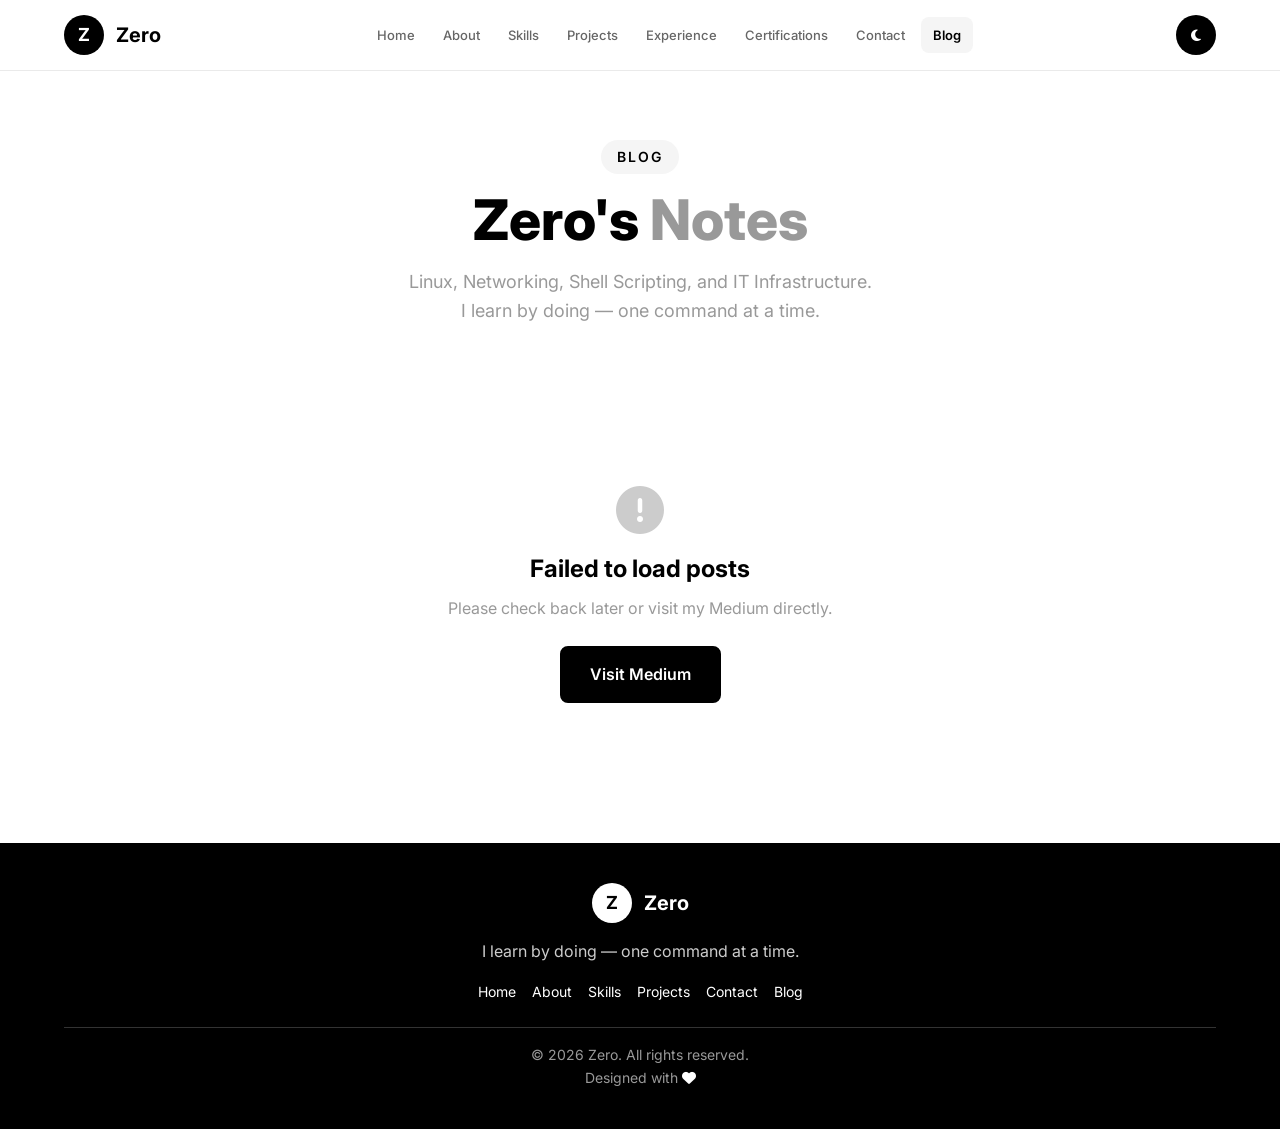
==== index.html @ 5003895a "Add files via upload" ====
<!DOCTYPE html>
<html lang="en">
<head>
    <meta charset="UTF-8">
    <meta name="viewport" content="width=device-width, initial-scale=1.0, viewport-fit=cover, maximum-scale=5">
    <meta name="format-detection" content="telephone=no">
    <meta name="mobile-web-app-capable" content="yes">
    <meta name="apple-mobile-web-app-capable" content="yes">
    <meta name="apple-mobile-web-app-status-bar-style" content="default">
    <title>Zero - Blog | Linux & IT Infrastructure</title>
    <meta name="description" content="Zero's Blog - Linux, Networking, Shell Scripting, CCNA Journey, and IT Infrastructure tutorials.">
    <meta name="keywords" content="Linux, Networking, CCNA, Shell Scripting, IT Infrastructure, Blog, Zero, Morocco">
    <meta name="author" content="Zero">
    <meta name="theme-color" content="#000000">
    <meta name="robots" content="index, follow">
    <link rel="canonical" href="https://blog.zero.ma/">
    
    <!-- Preconnect -->
    <link rel="preconnect" href="https://fonts.googleapis.com">
    <link rel="preconnect" href="https://fonts.gstatic.com" crossorigin>
    <link rel="preconnect" href="https://cdnjs.cloudflare.com" crossorigin>
    <link rel="dns-prefetch" href="https://fonts.googleapis.com">
    <link rel="dns-prefetch" href="https://fonts.gstatic.com">
    <link rel="dns-prefetch" href="https://cdnjs.cloudflare.com">
    <link rel="dns-prefetch" href="https://api.rss2json.com">
    
    <!-- Open Graph -->
    <meta property="og:type" content="website">
    <meta property="og:site_name" content="Zero - Blog">
    <meta property="og:title" content="Zero - Linux & IT Infrastructure Blog">
    <meta property="og:description" content="Linux, Networking, Shell Scripting, CCNA Journey, and IT Infrastructure tutorials.">
    <meta property="og:url" content="https://blog.zero.ma/">
    <meta property="og:locale" content="en_US">
    <meta name="twitter:card" content="summary_large_image">
    <meta name="twitter:title" content="Zero - Linux & IT Infrastructure Blog">
    <meta name="twitter:description" content="Linux, Networking, Shell Scripting, and IT Infrastructure.">
    
    <!-- Fonts -->
    <link rel="preload" href="https://fonts.googleapis.com/css2?family=Inter:wght@400;500;600;700;800&display=swap" as="style">
    <link rel="stylesheet" href="https://fonts.googleapis.com/css2?family=Inter:wght@400;500;600;700;800&display=swap">
    <link rel="stylesheet" href="https://cdnjs.cloudflare.com/ajax/libs/font-awesome/6.4.0/css/all.min.css">
    
    <!-- Favicon -->
    <link rel="icon" type="image/svg+xml" href="../favicon.svg">
    <link rel="apple-touch-icon" href="../favicon.svg">
    
    <!-- Critical CSS -->
    <style>
        *,*::before,*::after{box-sizing:border-box;margin:0;padding:0}
        html{scroll-behavior:smooth}
        body{font-family:'Inter',-apple-system,BlinkMacSystemFont,'Segoe UI',sans-serif;background:#ffffff;color:#444444;line-height:1.6;overflow-x:hidden}
        .loading-screen{position:fixed;inset:0;background:#ffffff;display:flex;align-items:center;justify-content:center;z-index:1040}
        .loader-ring{width:50px;height:50px;border:3px solid #eaeaea;border-top-color:#000000;border-radius:50%;animation:spin 0.8s linear infinite}
        @keyframes spin{to{transform:rotate(360deg)}}
    </style>
    
    <!-- Blog CSS -->
    <link rel="stylesheet" href="blog.css">
</head>
<body>
    <!-- Loading Screen -->
    <div id="loading-screen" class="loading-screen">
        <div class="loader-ring"></div>
    </div>

    <!-- Navigation -->
    <nav class="navbar" id="navbar">
        <div class="nav-container">
            <a href="https://zero.ma" class="nav-brand">
                <span class="brand-icon">Z</span>
                <span class="brand-text">Zero</span>
            </a>
            
            <div class="nav-menu" id="nav-menu">
                <a href="https://zero.ma" class="nav-link">Home</a>
                <a href="https://zero.ma/#about" class="nav-link">About</a>
                <a href="https://zero.ma/#skills" class="nav-link">Skills</a>
                <a href="https://zero.ma/#projects" class="nav-link">Projects</a>
                <a href="https://zero.ma/#experience" class="nav-link">Experience</a>
                <a href="https://zero.ma/#certifications" class="nav-link">Certifications</a>
                <a href="https://zero.ma/#contact" class="nav-link">Contact</a>
                <a href="https://blog.zero.ma" class="nav-link active">Blog</a>
            </div>
            
            <div class="nav-controls">
                <button class="theme-toggle" id="theme-toggle" aria-label="Toggle theme">
                    <i class="fas fa-moon" aria-hidden="true"></i>
                </button>
                <button class="nav-toggle" id="nav-toggle" aria-label="Toggle navigation">
                    <span></span>
                    <span></span>
                    <span></span>
                </button>
            </div>
        </div>
    </nav>

    <!-- Blog Header -->
    <header class="blog-header">
        <div class="container">
            <div class="blog-header-content">
                <span class="section-tag">Blog</span>
                <h1 class="blog-title">Zero's <span>Notes</span></h1>
                <p class="blog-subtitle">
                    Linux, Networking, Shell Scripting, and IT Infrastructure.<br>
                    I learn by doing — one command at a time.
                </p>
            </div>
        </div>
    </header>

    <!-- Blog Posts Grid -->
    <main class="blog-main">
        <div class="container">
            <!-- Posts will be loaded here -->
            <div class="blog-grid" id="blog-grid">
                <!-- Loading skeleton -->
                <div class="skeleton-card"></div>
                <div class="skeleton-card"></div>
                <div class="skeleton-card"></div>
                <div class="skeleton-card"></div>
                <div class="skeleton-card"></div>
                <div class="skeleton-card"></div>
            </div>
            
            <!-- Error message -->
            <div class="blog-error" id="blog-error" style="display:none;">
                <i class="fas fa-exclamation-circle"></i>
                <h3>Failed to load posts</h3>
                <p>Please check back later or visit my Medium directly.</p>
                <a href="https://medium.com/@0x9z" target="_blank" rel="noopener noreferrer" class="btn btn-primary">
                    Visit Medium
                </a>
            </div>
        </div>
    </main>

    <!-- Footer -->
    <footer class="footer">
        <div class="container">
            <div class="footer-content">
                <div class="footer-brand">
                    <span class="brand-icon">Z</span>
                    <span class="brand-text">Zero</span>
                </div>
                <p class="footer-text">
                    I learn by doing — one command at a time.
                </p>
                <nav class="footer-links">
                    <a href="https://zero.ma">Home</a>
                    <a href="https://zero.ma/#about">About</a>
                    <a href="https://zero.ma/#skills">Skills</a>
                    <a href="https://zero.ma/#projects">Projects</a>
                    <a href="https://zero.ma/#contact">Contact</a>
                    <a href="https://blog.zero.ma">Blog</a>
                </nav>
            </div>
            <div class="footer-bottom">
                <p>&copy; 2026 Zero. All rights reserved.</p>
                <p>Designed with <i class="fas fa-heart"></i></p>
            </div>
        </div>
    </footer>

    <!-- Back to Top -->
    <button class="back-to-top" id="back-to-top" aria-label="Back to top">
        <i class="fas fa-arrow-up"></i>
    </button>

    <!-- Blog JS -->
    <script src="blog.js"></script>
</body>
</html>
---- blog.css ----
/* ============================================
   ZERO BLOG - BLACK & WHITE THEME
   Matches Portfolio Style
   ============================================ */

:root {
    --black: #000000;
    --white: #ffffff;
    --gray-100: #f5f5f5;
    --gray-200: #eaeaea;
    --gray-300: #cccccc;
    --gray-400: #999999;
    --gray-500: #666666;
    --gray-600: #444444;
    --gray-700: #333333;
    --gray-800: #222222;
    --transition: all 0.3s ease;
    --shadow: 0 5px 20px rgba(0,0,0,0.1);
    --shadow-hover: 0 10px 30px rgba(0,0,0,0.2);
    --border-radius: 12px;
}

[data-theme="dark"] {
    --black: #ffffff;
    --white: #000000;
    --gray-100: #111111;
    --gray-200: #222222;
    --gray-300: #333333;
    --gray-400: #666666;
    --gray-500: #999999;
    --gray-600: #cccccc;
    --gray-700: #eaeaea;
    --gray-800: #f5f5f5;
    --shadow: 0 5px 20px rgba(255,255,255,0.05);
    --shadow-hover: 0 10px 30px rgba(255,255,255,0.1);
}

* {
    margin: 0;
    padding: 0;
    box-sizing: border-box;
}

body {
    font-family: 'Inter', -apple-system, BlinkMacSystemFont, 'Segoe UI', sans-serif;
    background: var(--white);
    color: var(--gray-600);
    line-height: 1.6;
    transition: var(--transition);
}

.container {
    max-width: 1200px;
    margin: 0 auto;
    padding: 0 24px;
}

/* Loading Screen */
.loading-screen {
    position: fixed;
    inset: 0;
    background: var(--white);
    display: flex;
    align-items: center;
    justify-content: center;
    z-index: 1040;
    transition: opacity 0.5s;
}

.loading-screen.hidden {
    opacity: 0;
    pointer-events: none;
}

/* Navigation */
.navbar {
    position: fixed;
    top: 0;
    left: 0;
    right: 0;
    z-index: 1000;
    background: var(--white);
    border-bottom: 1px solid var(--gray-200);
    backdrop-filter: blur(10px);
}

.nav-container {
    max-width: 1200px;
    margin: 0 auto;
    padding: 0 24px;
    display: flex;
    align-items: center;
    justify-content: space-between;
    height: 70px;
}

.nav-brand {
    display: flex;
    align-items: center;
    gap: 12px;
    text-decoration: none;
}

.brand-icon {
    width: 40px;
    height: 40px;
    background: var(--black);
    color: var(--white);
    display: flex;
    align-items: center;
    justify-content: center;
    border-radius: 50%;
    font-weight: 700;
    font-size: 18px;
}

.brand-text {
    font-weight: 700;
    font-size: 20px;
    color: var(--black);
}

.nav-menu {
    display: flex;
    gap: 4px;
    align-items: center;
}

.nav-link {
    text-decoration: none;
    color: var(--gray-500);
    font-size: 13px;
    font-weight: 500;
    padding: 8px 12px;
    border-radius: 8px;
    transition: var(--transition);
}

.nav-link:hover {
    color: var(--black);
    background: var(--gray-100);
}

.nav-link.active {
    color: var(--black);
    background: var(--gray-100);
    font-weight: 600;
}

.nav-controls {
    display: flex;
    align-items: center;
    gap: 8px;
}

.theme-toggle {
    width: 40px;
    height: 40px;
    background: var(--black);
    color: var(--white);
    border: none;
    border-radius: 50%;
    cursor: pointer;
    transition: var(--transition);
}

.theme-toggle:hover {
    transform: scale(1.1);
}

.nav-toggle {
    display: none;
    width: 40px;
    height: 40px;
    background: transparent;
    border: none;
    cursor: pointer;
    flex-direction: column;
    align-items: center;
    justify-content: center;
    gap: 5px;
}

.nav-toggle span {
    width: 24px;
    height: 2px;
    background: var(--black);
    transition: var(--transition);
}

/* Blog Header */
.blog-header {
    padding: 140px 0 60px;
    background: var(--white);
    text-align: center;
}

.section-tag {
    display: inline-block;
    font-size: 14px;
    font-weight: 600;
    text-transform: uppercase;
    letter-spacing: 2px;
    color: var(--black);
    background: var(--gray-100);
    padding: 6px 16px;
    border-radius: 20px;
    margin-bottom: 16px;
}

.blog-title {
    font-size: 56px;
    font-weight: 800;
    color: var(--black);
    margin-bottom: 16px;
    line-height: 1.1;
}

.blog-title span {
    color: var(--gray-400);
}

.blog-subtitle {
    font-size: 18px;
    color: var(--gray-400);
    max-width: 500px;
    margin: 0 auto;
}

/* Blog Grid */
.blog-main {
    padding: 40px 0 80px;
}

.blog-grid {
    display: grid;
    grid-template-columns: repeat(3, 1fr);
    gap: 24px;
}

/* Blog Card */
.blog-card {
    background: var(--white);
    border: 1px solid var(--gray-200);
    border-radius: var(--border-radius);
    overflow: hidden;
    transition: var(--transition);
    text-decoration: none;
    display: flex;
    flex-direction: column;
}

.blog-card:hover {
    border-color: var(--black);
    box-shadow: var(--shadow-hover);
    transform: translateY(-5px);
}

.blog-card-thumbnail {
    width: 100%;
    height: 200px;
    background: var(--gray-100);
    overflow: hidden;
    position: relative;
}

.blog-card-thumbnail img {
    width: 100%;
    height: 100%;
    object-fit: cover;
}

.blog-card-thumbnail .no-image {
    width: 100%;
    height: 100%;
    display: flex;
    align-items: center;
    justify-content: center;
    font-size: 48px;
    color: var(--black);
}

.blog-card-content {
    padding: 24px;
    flex: 1;
    display: flex;
    flex-direction: column;
}

.blog-card-category {
    display: inline-block;
    font-size: 11px;
    font-weight: 600;
    text-transform: uppercase;
    letter-spacing: 1px;
    color: var(--black);
    background: var(--gray-100);
    padding: 4px 10px;
    border-radius: 12px;
    margin-bottom: 12px;
    align-self: flex-start;
}

.blog-card-title {
    font-size: 18px;
    font-weight: 700;
    color: var(--black);
    margin-bottom: 8px;
    line-height: 1.3;
}

.blog-card-excerpt {
    font-size: 14px;
    color: var(--gray-500);
    margin-bottom: 16px;
    flex: 1;
    display: -webkit-box;
    -webkit-line-clamp: 3;
    -webkit-box-orient: vertical;
    overflow: hidden;
}

.blog-card-meta {
    display: flex;
    align-items: center;
    justify-content: space-between;
    font-size: 12px;
    color: var(--gray-400);
    border-top: 1px solid var(--gray-200);
    padding-top: 16px;
}

.blog-card-date {
    display: flex;
    align-items: center;
    gap: 6px;
}

.blog-card-read {
    display: flex;
    align-items: center;
    gap: 4px;
    font-weight: 600;
    color: var(--black);
}

/* Skeleton Loading */
.skeleton-card {
    height: 350px;
    background: var(--gray-100);
    border-radius: var(--border-radius);
    animation: pulse 1.5s ease-in-out infinite;
}

@keyframes pulse {
    0%, 100% { opacity: 1; }
    50% { opacity: 0.5; }
}

/* Error State */
.blog-error {
    text-align: center;
    padding: 60px 20px;
}

.blog-error i {
    font-size: 48px;
    color: var(--gray-300);
    margin-bottom: 16px;
}

.blog-error h3 {
    font-size: 24px;
    font-weight: 700;
    color: var(--black);
    margin-bottom: 8px;
}

.blog-error p {
    font-size: 16px;
    color: var(--gray-400);
    margin-bottom: 24px;
}

/* Buttons */
.btn {
    display: inline-flex;
    align-items: center;
    gap: 8px;
    padding: 14px 28px;
    border-radius: 8px;
    font-size: 16px;
    font-weight: 600;
    text-decoration: none;
    transition: var(--transition);
    border: 2px solid transparent;
}

.btn-primary {
    background: var(--black);
    color: var(--white);
    border-color: var(--black);
}

.btn-primary:hover {
    background: var(--gray-700);
    border-color: var(--gray-700);
    transform: translateY(-2px);
}

/* Footer */
.footer {
    background: var(--black);
    color: var(--white);
    padding: 40px 0;
    text-align: center;
}

.footer-content {
    margin-bottom: 24px;
}

.footer-brand {
    display: flex;
    align-items: center;
    justify-content: center;
    gap: 12px;
    margin-bottom: 16px;
}

.footer-brand .brand-icon {
    background: var(--white);
    color: var(--black);
}

.footer-brand .brand-text {
    color: var(--white);
}

.footer-text {
    color: var(--gray-300);
    margin-bottom: 16px;
}

.footer-links {
    display: flex;
    gap: 16px;
    justify-content: center;
    flex-wrap: wrap;
    margin-bottom: 24px;
}

.footer-links a {
    color: var(--white);
    text-decoration: none;
    font-size: 14px;
    transition: var(--transition);
}

.footer-links a:hover {
    color: var(--gray-300);
}

.footer-bottom {
    border-top: 1px solid var(--gray-700);
    padding-top: 16px;
    color: var(--gray-400);
    font-size: 14px;
}

.footer-bottom .fa-heart {
    color: var(--white);
}

/* Back to Top */
.back-to-top {
    position: fixed;
    bottom: 30px;
    right: 30px;
    width: 50px;
    height: 50px;
    background: var(--black);
    color: var(--white);
    border: none;
    border-radius: 50%;
    cursor: pointer;
    font-size: 20px;
    display: flex;
    align-items: center;
    justify-content: center;
    opacity: 0;
    visibility: hidden;
    transition: var(--transition);
    z-index: 999;
}

.back-to-top.visible {
    opacity: 1;
    visibility: visible;
}

/* Responsive */
@media (max-width: 1024px) {
    .blog-grid {
        grid-template-columns: repeat(2, 1fr);
    }
    
    .blog-title {
        font-size: 40px;
    }
}

@media (max-width: 768px) {
    .nav-menu {
        display: none;
        position: absolute;
        top: 70px;
        left: 0;
        right: 0;
        background: var(--white);
        border-bottom: 1px solid var(--gray-200);
        flex-direction: column;
        padding: 16px 24px;
    }
    
    .nav-menu.active {
        display: flex;
    }
    
    .nav-toggle {
        display: flex;
    }
    
    .blog-grid {
        grid-template-columns: 1fr;
    }
    
    .blog-title {
        font-size: 32px;
    }
    
    .blog-header {
        padding: 100px 0 40px;
    }
}

@media (max-width: 480px) {
    .container {
        padding: 0 16px;
    }
    
    .blog-title {
        font-size: 28px;
    }
    
    .blog-subtitle {
        font-size: 16px;
    }
}
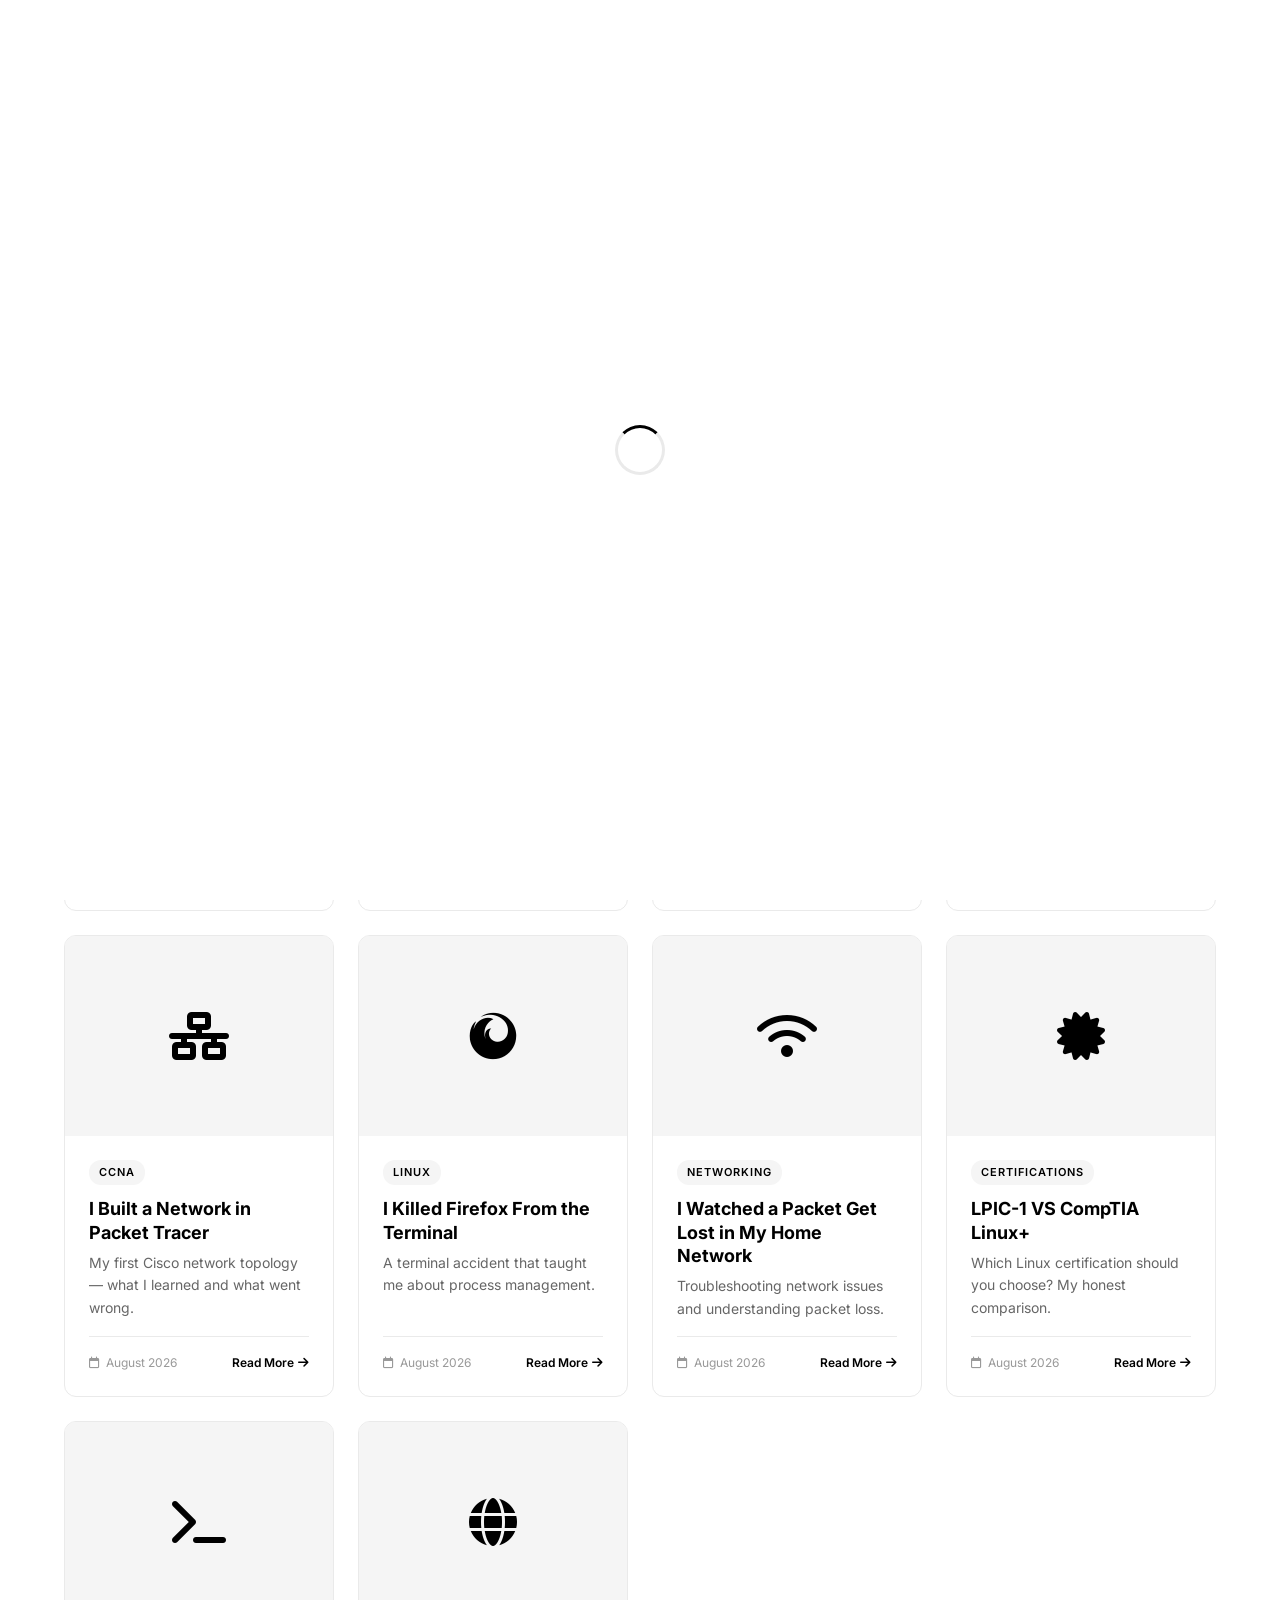
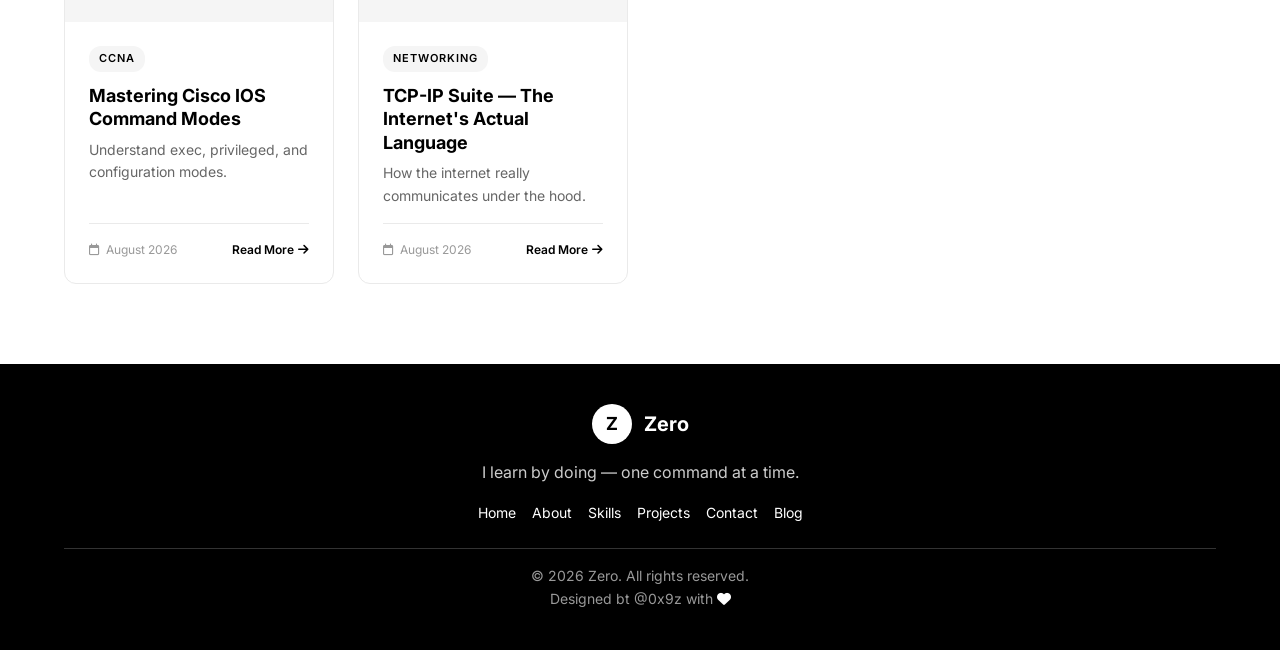
==== commit b13577c8: "Update index.html" ====
--- a/index.html
+++ b/index.html
@@ -22,7 +22,6 @@
     <link rel="dns-prefetch" href="https://fonts.googleapis.com">
     <link rel="dns-prefetch" href="https://fonts.gstatic.com">
     <link rel="dns-prefetch" href="https://cdnjs.cloudflare.com">
-    <link rel="dns-prefetch" href="https://api.rss2json.com">
     
     <!-- Open Graph -->
     <meta property="og:type" content="website">
@@ -112,25 +111,148 @@
     <!-- Blog Posts Grid -->
     <main class="blog-main">
         <div class="container">
-            <!-- Posts will be loaded here -->
             <div class="blog-grid" id="blog-grid">
-                <!-- Loading skeleton -->
-                <div class="skeleton-card"></div>
-                <div class="skeleton-card"></div>
-                <div class="skeleton-card"></div>
-                <div class="skeleton-card"></div>
-                <div class="skeleton-card"></div>
-                <div class="skeleton-card"></div>
-            </div>
-            
-            <!-- Error message -->
-            <div class="blog-error" id="blog-error" style="display:none;">
-                <i class="fas fa-exclamation-circle"></i>
-                <h3>Failed to load posts</h3>
-                <p>Please check back later or visit my Medium directly.</p>
-                <a href="https://medium.com/@0x9z" target="_blank" rel="noopener noreferrer" class="btn btn-primary">
-                    Visit Medium
-                </a>
+
+                <!-- POST 1 -->
+                <a href="posts/10-Linux-Commands-Every-IT-Professional-Must-Know.html" class="blog-card">
+                    <div class="blog-card-thumbnail"><div class="no-image"><i class="fas fa-terminal"></i></div></div>
+                    <div class="blog-card-content">
+                        <span class="blog-card-category">Linux</span>
+                        <h2 class="blog-card-title">10 Linux Commands Every IT Professional Must Know</h2>
+                        <p class="blog-card-excerpt">Essential commands for daily Linux administration and troubleshooting.</p>
+                        <div class="blog-card-meta">
+                            <span class="blog-card-date"><i class="far fa-calendar"></i> August 2026</span>
+                            <span class="blog-card-read">Read More <i class="fas fa-arrow-right"></i></span>
+                        </div>
+                    </div>
+                </a>
+
+                <!-- POST 2 -->
+                <a href="posts/CUT-Command.html" class="blog-card">
+                    <div class="blog-card-thumbnail"><div class="no-image"><i class="fas fa-scissors"></i></div></div>
+                    <div class="blog-card-content">
+                        <span class="blog-card-category">Linux</span>
+                        <h2 class="blog-card-title">The cut Command: A Linux Beginner's Complete Guide</h2>
+                        <p class="blog-card-excerpt">Extract data like a pro with the cut command. Master flags, examples, and avoid mistakes.</p>
+                        <div class="blog-card-meta">
+                            <span class="blog-card-date"><i class="far fa-calendar"></i> October 2026</span>
+                            <span class="blog-card-read">Read More <i class="fas fa-arrow-right"></i></span>
+                        </div>
+                    </div>
+                </a>
+
+                <!-- POST 3 -->
+                <a href="posts/Finally-I-Understood-PDUs.html" class="blog-card">
+                    <div class="blog-card-thumbnail"><div class="no-image"><i class="fas fa-box"></i></div></div>
+                    <div class="blog-card-content">
+                        <span class="blog-card-category">Networking</span>
+                        <h2 class="blog-card-title">Finally I Understood PDUs</h2>
+                        <p class="blog-card-excerpt">Protocol Data Units explained simply — what they are and why they matter.</p>
+                        <div class="blog-card-meta">
+                            <span class="blog-card-date"><i class="far fa-calendar"></i> August 2026</span>
+                            <span class="blog-card-read">Read More <i class="fas fa-arrow-right"></i></span>
+                        </div>
+                    </div>
+                </a>
+
+                <!-- POST 4 -->
+                <a href="posts/Finally-I-Understood-The-Encapsulation-%26-De-encapsulation.html" class="blog-card">
+                    <div class="blog-card-thumbnail"><div class="no-image"><i class="fas fa-layer-group"></i></div></div>
+                    <div class="blog-card-content">
+                        <span class="blog-card-category">Networking</span>
+                        <h2 class="blog-card-title">Encapsulation & De-encapsulation Explained</h2>
+                        <p class="blog-card-excerpt">How data travels through network layers — finally understood.</p>
+                        <div class="blog-card-meta">
+                            <span class="blog-card-date"><i class="far fa-calendar"></i> August 2026</span>
+                            <span class="blog-card-read">Read More <i class="fas fa-arrow-right"></i></span>
+                        </div>
+                    </div>
+                </a>
+
+                <!-- POST 5 -->
+                <a href="posts/I-Built-a-Network-in-Packet-Tracer.html" class="blog-card">
+                    <div class="blog-card-thumbnail"><div class="no-image"><i class="fas fa-network-wired"></i></div></div>
+                    <div class="blog-card-content">
+                        <span class="blog-card-category">CCNA</span>
+                        <h2 class="blog-card-title">I Built a Network in Packet Tracer</h2>
+                        <p class="blog-card-excerpt">My first Cisco network topology — what I learned and what went wrong.</p>
+                        <div class="blog-card-meta">
+                            <span class="blog-card-date"><i class="far fa-calendar"></i> August 2026</span>
+                            <span class="blog-card-read">Read More <i class="fas fa-arrow-right"></i></span>
+                        </div>
+                    </div>
+                </a>
+
+                <!-- POST 6 -->
+                <a href="posts/I-Killed-Firefox-From-the-Terminal.html" class="blog-card">
+                    <div class="blog-card-thumbnail"><div class="no-image"><i class="fab fa-firefox"></i></div></div>
+                    <div class="blog-card-content">
+                        <span class="blog-card-category">Linux</span>
+                        <h2 class="blog-card-title">I Killed Firefox From the Terminal</h2>
+                        <p class="blog-card-excerpt">A terminal accident that taught me about process management.</p>
+                        <div class="blog-card-meta">
+                            <span class="blog-card-date"><i class="far fa-calendar"></i> August 2026</span>
+                            <span class="blog-card-read">Read More <i class="fas fa-arrow-right"></i></span>
+                        </div>
+                    </div>
+                </a>
+
+                <!-- POST 7 -->
+                <a href="posts/I-watched-a-Packet-get-lost-in-My-Home-Network.html" class="blog-card">
+                    <div class="blog-card-thumbnail"><div class="no-image"><i class="fas fa-wifi"></i></div></div>
+                    <div class="blog-card-content">
+                        <span class="blog-card-category">Networking</span>
+                        <h2 class="blog-card-title">I Watched a Packet Get Lost in My Home Network</h2>
+                        <p class="blog-card-excerpt">Troubleshooting network issues and understanding packet loss.</p>
+                        <div class="blog-card-meta">
+                            <span class="blog-card-date"><i class="far fa-calendar"></i> August 2026</span>
+                            <span class="blog-card-read">Read More <i class="fas fa-arrow-right"></i></span>
+                        </div>
+                    </div>
+                </a>
+
+                <!-- POST 8 -->
+                <a href="posts/LPIC-1-VS-CompTIA-Linux%2B.html" class="blog-card">
+                    <div class="blog-card-thumbnail"><div class="no-image"><i class="fas fa-certificate"></i></div></div>
+                    <div class="blog-card-content">
+                        <span class="blog-card-category">Certifications</span>
+                        <h2 class="blog-card-title">LPIC-1 VS CompTIA Linux+</h2>
+                        <p class="blog-card-excerpt">Which Linux certification should you choose? My honest comparison.</p>
+                        <div class="blog-card-meta">
+                            <span class="blog-card-date"><i class="far fa-calendar"></i> August 2026</span>
+                            <span class="blog-card-read">Read More <i class="fas fa-arrow-right"></i></span>
+                        </div>
+                    </div>
+                </a>
+
+                <!-- POST 9 -->
+                <a href="posts/Mastering-Cisco-IOS-Command-Modes.html" class="blog-card">
+                    <div class="blog-card-thumbnail"><div class="no-image"><i class="fas fa-terminal"></i></div></div>
+                    <div class="blog-card-content">
+                        <span class="blog-card-category">CCNA</span>
+                        <h2 class="blog-card-title">Mastering Cisco IOS Command Modes</h2>
+                        <p class="blog-card-excerpt">Understand exec, privileged, and configuration modes.</p>
+                        <div class="blog-card-meta">
+                            <span class="blog-card-date"><i class="far fa-calendar"></i> August 2026</span>
+                            <span class="blog-card-read">Read More <i class="fas fa-arrow-right"></i></span>
+                        </div>
+                    </div>
+                </a>
+
+                <!-- POST 10 -->
+                <a href="posts/TCP-IP-Suite—The-Internet’s-Actual-Language.html" class="blog-card">
+                    <div class="blog-card-thumbnail"><div class="no-image"><i class="fas fa-globe"></i></div></div>
+                    <div class="blog-card-content">
+                        <span class="blog-card-category">Networking</span>
+                        <h2 class="blog-card-title">TCP-IP Suite — The Internet's Actual Language</h2>
+                        <p class="blog-card-excerpt">How the internet really communicates under the hood.</p>
+                        <div class="blog-card-meta">
+                            <span class="blog-card-date"><i class="far fa-calendar"></i> August 2026</span>
+                            <span class="blog-card-read">Read More <i class="fas fa-arrow-right"></i></span>
+                        </div>
+                    </div>
+                </a>
+
             </div>
         </div>
     </main>
@@ -157,7 +279,7 @@
             </div>
             <div class="footer-bottom">
                 <p>&copy; 2026 Zero. All rights reserved.</p>
-                <p>Designed with <i class="fas fa-heart"></i></p>
+                <p>Designed bt @0x9z with <i class="fas fa-heart"></i></p>
             </div>
         </div>
     </footer>
@@ -170,4 +292,4 @@
     <!-- Blog JS -->
     <script src="blog.js"></script>
 </body>
-</html>+</html>
--- a/blog.css
+++ b/blog.css
@@ -234,7 +234,7 @@
 
 .blog-grid {
     display: grid;
-    grid-template-columns: repeat(3, 1fr);
+    grid-template-columns: repeat(4, 1fr);
     gap: 24px;
 }
 
@@ -556,4 +556,4 @@
     .blog-subtitle {
         font-size: 16px;
     }
-}+}
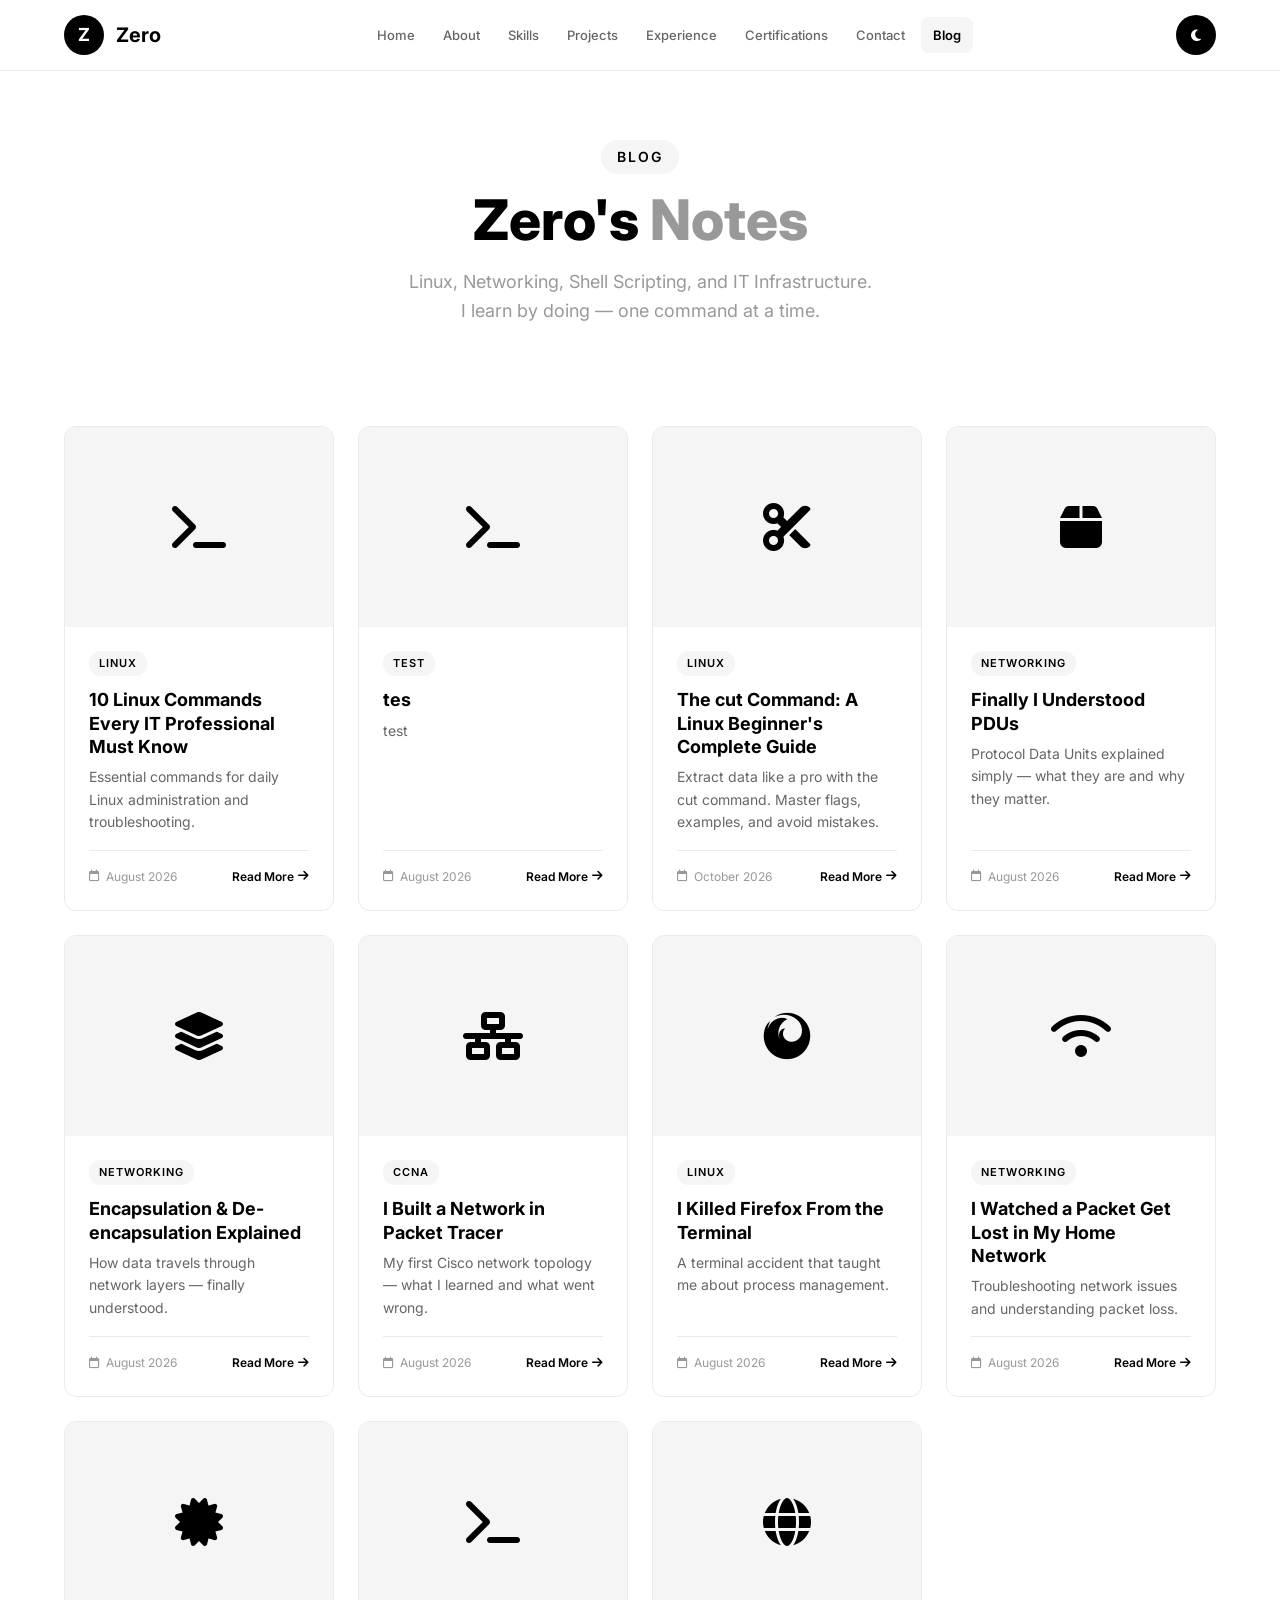
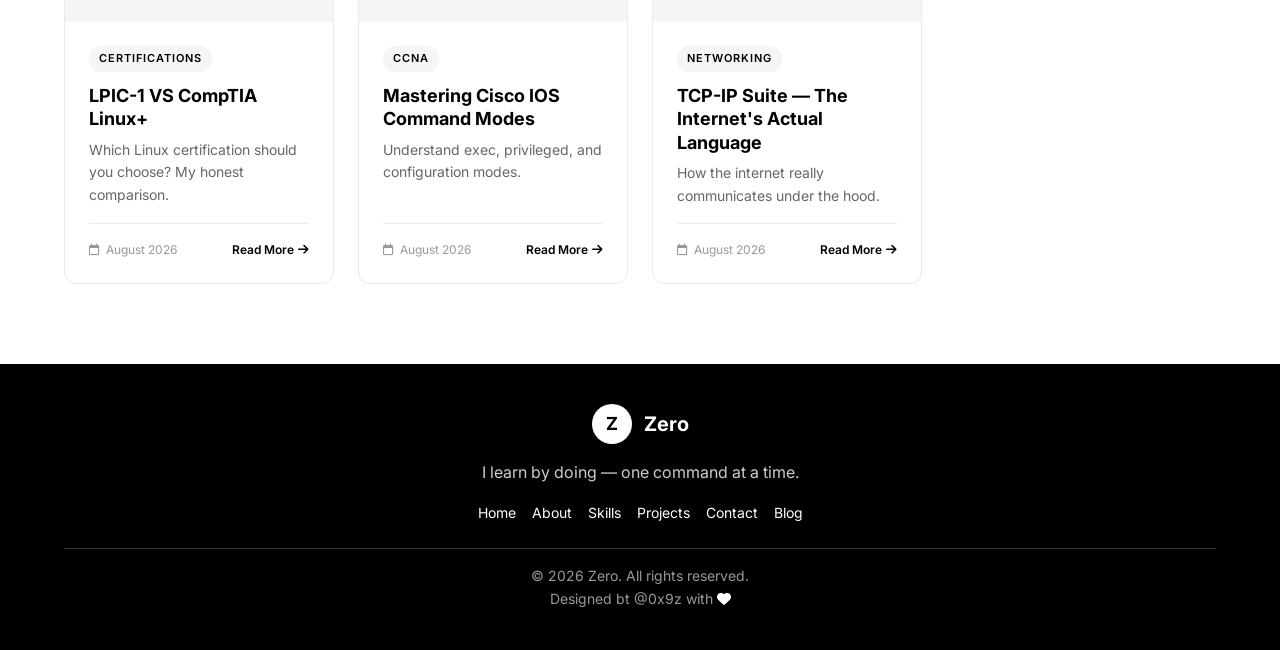
==== commit a7467d32: "Update index.html" ====
--- a/index.html
+++ b/index.html
@@ -113,7 +113,7 @@
         <div class="container">
             <div class="blog-grid" id="blog-grid">
 
-                <!-- POST 1 -->
+                <!-- POST 11 -->
                 <a href="posts/10-Linux-Commands-Every-IT-Professional-Must-Know.html" class="blog-card">
                     <div class="blog-card-thumbnail"><div class="no-image"><i class="fas fa-terminal"></i></div></div>
                     <div class="blog-card-content">
@@ -126,8 +126,22 @@
                         </div>
                     </div>
                 </a>
-
-                <!-- POST 2 -->
+                
+                <!-- POST 10 -->
+                <a href="posts/test.html" class="blog-card">
+                    <div class="blog-card-thumbnail"><div class="no-image"><i class="fas fa-terminal"></i></div></div>
+                    <div class="blog-card-content">
+                        <span class="blog-card-category">test</span>
+                        <h2 class="blog-card-title">tes</h2>
+                        <p class="blog-card-excerpt">test</p>
+                        <div class="blog-card-meta">
+                            <span class="blog-card-date"><i class="far fa-calendar"></i> August 2026</span>
+                            <span class="blog-card-read">Read More <i class="fas fa-arrow-right"></i></span>
+                        </div>
+                    </div>
+                </a>
+                
+                <!-- POST 9 -->
                 <a href="posts/CUT-Command.html" class="blog-card">
                     <div class="blog-card-thumbnail"><div class="no-image"><i class="fas fa-scissors"></i></div></div>
                     <div class="blog-card-content">
@@ -141,7 +155,7 @@
                     </div>
                 </a>
 
-                <!-- POST 3 -->
+                <!-- POST 8 -->
                 <a href="posts/Finally-I-Understood-PDUs.html" class="blog-card">
                     <div class="blog-card-thumbnail"><div class="no-image"><i class="fas fa-box"></i></div></div>
                     <div class="blog-card-content">
@@ -155,7 +169,7 @@
                     </div>
                 </a>
 
-                <!-- POST 4 -->
+                <!-- POST 7 -->
                 <a href="posts/Finally-I-Understood-The-Encapsulation-%26-De-encapsulation.html" class="blog-card">
                     <div class="blog-card-thumbnail"><div class="no-image"><i class="fas fa-layer-group"></i></div></div>
                     <div class="blog-card-content">
@@ -169,7 +183,7 @@
                     </div>
                 </a>
 
-                <!-- POST 5 -->
+                <!-- POST 6 -->
                 <a href="posts/I-Built-a-Network-in-Packet-Tracer.html" class="blog-card">
                     <div class="blog-card-thumbnail"><div class="no-image"><i class="fas fa-network-wired"></i></div></div>
                     <div class="blog-card-content">
@@ -183,7 +197,7 @@
                     </div>
                 </a>
 
-                <!-- POST 6 -->
+                <!-- POST 5 -->
                 <a href="posts/I-Killed-Firefox-From-the-Terminal.html" class="blog-card">
                     <div class="blog-card-thumbnail"><div class="no-image"><i class="fab fa-firefox"></i></div></div>
                     <div class="blog-card-content">
@@ -197,7 +211,7 @@
                     </div>
                 </a>
 
-                <!-- POST 7 -->
+                <!-- POST 4 -->
                 <a href="posts/I-watched-a-Packet-get-lost-in-My-Home-Network.html" class="blog-card">
                     <div class="blog-card-thumbnail"><div class="no-image"><i class="fas fa-wifi"></i></div></div>
                     <div class="blog-card-content">
@@ -211,7 +225,7 @@
                     </div>
                 </a>
 
-                <!-- POST 8 -->
+                <!-- POST 3 -->
                 <a href="posts/LPIC-1-VS-CompTIA-Linux%2B.html" class="blog-card">
                     <div class="blog-card-thumbnail"><div class="no-image"><i class="fas fa-certificate"></i></div></div>
                     <div class="blog-card-content">
@@ -225,7 +239,7 @@
                     </div>
                 </a>
 
-                <!-- POST 9 -->
+                <!-- POST 2-->
                 <a href="posts/Mastering-Cisco-IOS-Command-Modes.html" class="blog-card">
                     <div class="blog-card-thumbnail"><div class="no-image"><i class="fas fa-terminal"></i></div></div>
                     <div class="blog-card-content">
@@ -239,7 +253,7 @@
                     </div>
                 </a>
 
-                <!-- POST 10 -->
+                <!-- POST 1 -->
                 <a href="posts/TCP-IP-Suite—The-Internet’s-Actual-Language.html" class="blog-card">
                     <div class="blog-card-thumbnail"><div class="no-image"><i class="fas fa-globe"></i></div></div>
                     <div class="blog-card-content">
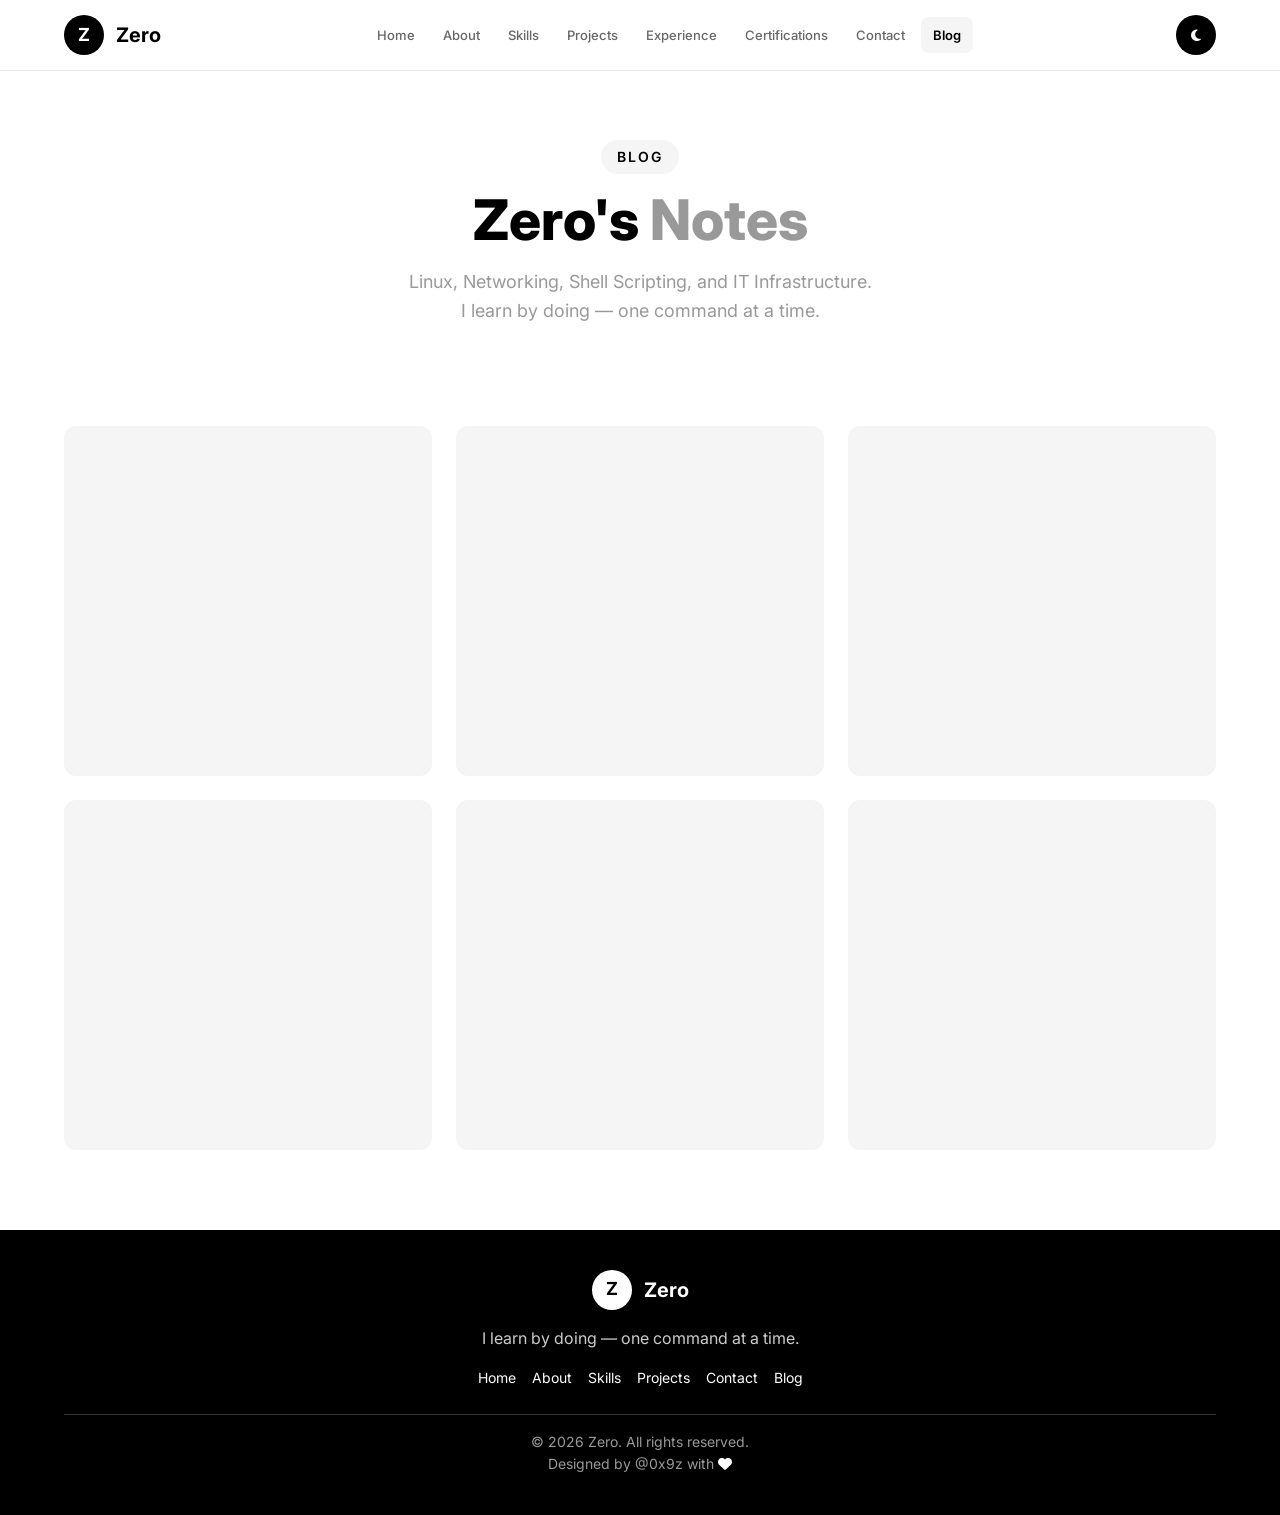
==== commit 14837a56: "Update index.html" ====
--- a/index.html
+++ b/index.html
@@ -9,7 +9,7 @@
     <meta name="apple-mobile-web-app-status-bar-style" content="default">
     <title>Zero - Blog | Linux & IT Infrastructure</title>
     <meta name="description" content="Zero's Blog - Linux, Networking, Shell Scripting, CCNA Journey, and IT Infrastructure tutorials.">
-    <meta name="keywords" content="Linux, Networking, CCNA, Shell Scripting, IT Infrastructure, Blog, Zero, Morocco">
+    <meta name="keywords" content="Zero.ma, Linux, Networking, CCNA, Shell Scripting, IT Infrastructure, Blog, Zero, Morocco, Moroccan IT Portfolio, Moroccan IT Blog">
     <meta name="author" content="Zero">
     <meta name="theme-color" content="#000000">
     <meta name="robots" content="index, follow">
@@ -22,6 +22,7 @@
     <link rel="dns-prefetch" href="https://fonts.googleapis.com">
     <link rel="dns-prefetch" href="https://fonts.gstatic.com">
     <link rel="dns-prefetch" href="https://cdnjs.cloudflare.com">
+    <link rel="dns-prefetch" href="https://api.rss2json.com">
     
     <!-- Open Graph -->
     <meta property="og:type" content="website">
@@ -111,162 +112,25 @@
     <!-- Blog Posts Grid -->
     <main class="blog-main">
         <div class="container">
+            <!-- Posts will be loaded here -->
             <div class="blog-grid" id="blog-grid">
-
-                <!-- POST 11 -->
-                <a href="posts/10-Linux-Commands-Every-IT-Professional-Must-Know.html" class="blog-card">
-                    <div class="blog-card-thumbnail"><div class="no-image"><i class="fas fa-terminal"></i></div></div>
-                    <div class="blog-card-content">
-                        <span class="blog-card-category">Linux</span>
-                        <h2 class="blog-card-title">10 Linux Commands Every IT Professional Must Know</h2>
-                        <p class="blog-card-excerpt">Essential commands for daily Linux administration and troubleshooting.</p>
-                        <div class="blog-card-meta">
-                            <span class="blog-card-date"><i class="far fa-calendar"></i> August 2026</span>
-                            <span class="blog-card-read">Read More <i class="fas fa-arrow-right"></i></span>
-                        </div>
-                    </div>
+                <!-- Loading skeleton -->
+                <div class="skeleton-card"></div>
+                <div class="skeleton-card"></div>
+                <div class="skeleton-card"></div>
+                <div class="skeleton-card"></div>
+                <div class="skeleton-card"></div>
+                <div class="skeleton-card"></div>
+            </div>
+            
+            <!-- Error message -->
+            <div class="blog-error" id="blog-error" style="display:none;">
+                <i class="fas fa-exclamation-circle"></i>
+                <h3>Failed to load posts</h3>
+                <p>Please check back later or visit my Medium directly.</p>
+                <a href="https://medium.com/@0x9z" target="_blank" rel="noopener noreferrer" class="btn btn-primary">
+                    Visit Medium
                 </a>
-                
-                <!-- POST 10 -->
-                <a href="posts/test.html" class="blog-card">
-                    <div class="blog-card-thumbnail"><div class="no-image"><i class="fas fa-terminal"></i></div></div>
-                    <div class="blog-card-content">
-                        <span class="blog-card-category">test</span>
-                        <h2 class="blog-card-title">tes</h2>
-                        <p class="blog-card-excerpt">test</p>
-                        <div class="blog-card-meta">
-                            <span class="blog-card-date"><i class="far fa-calendar"></i> August 2026</span>
-                            <span class="blog-card-read">Read More <i class="fas fa-arrow-right"></i></span>
-                        </div>
-                    </div>
-                </a>
-                
-                <!-- POST 9 -->
-                <a href="posts/CUT-Command.html" class="blog-card">
-                    <div class="blog-card-thumbnail"><div class="no-image"><i class="fas fa-scissors"></i></div></div>
-                    <div class="blog-card-content">
-                        <span class="blog-card-category">Linux</span>
-                        <h2 class="blog-card-title">The cut Command: A Linux Beginner's Complete Guide</h2>
-                        <p class="blog-card-excerpt">Extract data like a pro with the cut command. Master flags, examples, and avoid mistakes.</p>
-                        <div class="blog-card-meta">
-                            <span class="blog-card-date"><i class="far fa-calendar"></i> October 2026</span>
-                            <span class="blog-card-read">Read More <i class="fas fa-arrow-right"></i></span>
-                        </div>
-                    </div>
-                </a>
-
-                <!-- POST 8 -->
-                <a href="posts/Finally-I-Understood-PDUs.html" class="blog-card">
-                    <div class="blog-card-thumbnail"><div class="no-image"><i class="fas fa-box"></i></div></div>
-                    <div class="blog-card-content">
-                        <span class="blog-card-category">Networking</span>
-                        <h2 class="blog-card-title">Finally I Understood PDUs</h2>
-                        <p class="blog-card-excerpt">Protocol Data Units explained simply — what they are and why they matter.</p>
-                        <div class="blog-card-meta">
-                            <span class="blog-card-date"><i class="far fa-calendar"></i> August 2026</span>
-                            <span class="blog-card-read">Read More <i class="fas fa-arrow-right"></i></span>
-                        </div>
-                    </div>
-                </a>
-
-                <!-- POST 7 -->
-                <a href="posts/Finally-I-Understood-The-Encapsulation-%26-De-encapsulation.html" class="blog-card">
-                    <div class="blog-card-thumbnail"><div class="no-image"><i class="fas fa-layer-group"></i></div></div>
-                    <div class="blog-card-content">
-                        <span class="blog-card-category">Networking</span>
-                        <h2 class="blog-card-title">Encapsulation & De-encapsulation Explained</h2>
-                        <p class="blog-card-excerpt">How data travels through network layers — finally understood.</p>
-                        <div class="blog-card-meta">
-                            <span class="blog-card-date"><i class="far fa-calendar"></i> August 2026</span>
-                            <span class="blog-card-read">Read More <i class="fas fa-arrow-right"></i></span>
-                        </div>
-                    </div>
-                </a>
-
-                <!-- POST 6 -->
-                <a href="posts/I-Built-a-Network-in-Packet-Tracer.html" class="blog-card">
-                    <div class="blog-card-thumbnail"><div class="no-image"><i class="fas fa-network-wired"></i></div></div>
-                    <div class="blog-card-content">
-                        <span class="blog-card-category">CCNA</span>
-                        <h2 class="blog-card-title">I Built a Network in Packet Tracer</h2>
-                        <p class="blog-card-excerpt">My first Cisco network topology — what I learned and what went wrong.</p>
-                        <div class="blog-card-meta">
-                            <span class="blog-card-date"><i class="far fa-calendar"></i> August 2026</span>
-                            <span class="blog-card-read">Read More <i class="fas fa-arrow-right"></i></span>
-                        </div>
-                    </div>
-                </a>
-
-                <!-- POST 5 -->
-                <a href="posts/I-Killed-Firefox-From-the-Terminal.html" class="blog-card">
-                    <div class="blog-card-thumbnail"><div class="no-image"><i class="fab fa-firefox"></i></div></div>
-                    <div class="blog-card-content">
-                        <span class="blog-card-category">Linux</span>
-                        <h2 class="blog-card-title">I Killed Firefox From the Terminal</h2>
-                        <p class="blog-card-excerpt">A terminal accident that taught me about process management.</p>
-                        <div class="blog-card-meta">
-                            <span class="blog-card-date"><i class="far fa-calendar"></i> August 2026</span>
-                            <span class="blog-card-read">Read More <i class="fas fa-arrow-right"></i></span>
-                        </div>
-                    </div>
-                </a>
-
-                <!-- POST 4 -->
-                <a href="posts/I-watched-a-Packet-get-lost-in-My-Home-Network.html" class="blog-card">
-                    <div class="blog-card-thumbnail"><div class="no-image"><i class="fas fa-wifi"></i></div></div>
-                    <div class="blog-card-content">
-                        <span class="blog-card-category">Networking</span>
-                        <h2 class="blog-card-title">I Watched a Packet Get Lost in My Home Network</h2>
-                        <p class="blog-card-excerpt">Troubleshooting network issues and understanding packet loss.</p>
-                        <div class="blog-card-meta">
-                            <span class="blog-card-date"><i class="far fa-calendar"></i> August 2026</span>
-                            <span class="blog-card-read">Read More <i class="fas fa-arrow-right"></i></span>
-                        </div>
-                    </div>
-                </a>
-
-                <!-- POST 3 -->
-                <a href="posts/LPIC-1-VS-CompTIA-Linux%2B.html" class="blog-card">
-                    <div class="blog-card-thumbnail"><div class="no-image"><i class="fas fa-certificate"></i></div></div>
-                    <div class="blog-card-content">
-                        <span class="blog-card-category">Certifications</span>
-                        <h2 class="blog-card-title">LPIC-1 VS CompTIA Linux+</h2>
-                        <p class="blog-card-excerpt">Which Linux certification should you choose? My honest comparison.</p>
-                        <div class="blog-card-meta">
-                            <span class="blog-card-date"><i class="far fa-calendar"></i> August 2026</span>
-                            <span class="blog-card-read">Read More <i class="fas fa-arrow-right"></i></span>
-                        </div>
-                    </div>
-                </a>
-
-                <!-- POST 2-->
-                <a href="posts/Mastering-Cisco-IOS-Command-Modes.html" class="blog-card">
-                    <div class="blog-card-thumbnail"><div class="no-image"><i class="fas fa-terminal"></i></div></div>
-                    <div class="blog-card-content">
-                        <span class="blog-card-category">CCNA</span>
-                        <h2 class="blog-card-title">Mastering Cisco IOS Command Modes</h2>
-                        <p class="blog-card-excerpt">Understand exec, privileged, and configuration modes.</p>
-                        <div class="blog-card-meta">
-                            <span class="blog-card-date"><i class="far fa-calendar"></i> August 2026</span>
-                            <span class="blog-card-read">Read More <i class="fas fa-arrow-right"></i></span>
-                        </div>
-                    </div>
-                </a>
-
-                <!-- POST 1 -->
-                <a href="posts/TCP-IP-Suite—The-Internet’s-Actual-Language.html" class="blog-card">
-                    <div class="blog-card-thumbnail"><div class="no-image"><i class="fas fa-globe"></i></div></div>
-                    <div class="blog-card-content">
-                        <span class="blog-card-category">Networking</span>
-                        <h2 class="blog-card-title">TCP-IP Suite — The Internet's Actual Language</h2>
-                        <p class="blog-card-excerpt">How the internet really communicates under the hood.</p>
-                        <div class="blog-card-meta">
-                            <span class="blog-card-date"><i class="far fa-calendar"></i> August 2026</span>
-                            <span class="blog-card-read">Read More <i class="fas fa-arrow-right"></i></span>
-                        </div>
-                    </div>
-                </a>
-
             </div>
         </div>
     </main>
@@ -293,7 +157,7 @@
             </div>
             <div class="footer-bottom">
                 <p>&copy; 2026 Zero. All rights reserved.</p>
-                <p>Designed bt @0x9z with <i class="fas fa-heart"></i></p>
+                <p>Designed by @0x9z with <i class="fas fa-heart"></i></p>
             </div>
         </div>
     </footer>
--- a/blog.css
+++ b/blog.css
@@ -234,7 +234,7 @@
 
 .blog-grid {
     display: grid;
-    grid-template-columns: repeat(4, 1fr);
+    grid-template-columns: repeat(3, 1fr);
     gap: 24px;
 }
 
@@ -268,16 +268,6 @@
     width: 100%;
     height: 100%;
     object-fit: cover;
-}
-
-.blog-card-thumbnail .no-image {
-    width: 100%;
-    height: 100%;
-    display: flex;
-    align-items: center;
-    justify-content: center;
-    font-size: 48px;
-    color: var(--black);
 }
 
 .blog-card-content {
@@ -557,3 +547,263 @@
         font-size: 16px;
     }
 }
+
+/* ============================================
+   BLOG POST PAGE STYLES
+   ============================================ */
+
+/* Post container */
+.post {
+    max-width: 800px;
+    margin: 0 auto;
+    padding: 40px 24px;
+    background: var(--white);
+}
+
+/* Post header */
+.post-header {
+    margin-bottom: 40px;
+    border-bottom: 2px solid var(--black);
+    padding-bottom: 24px;
+}
+
+.post-header h1 {
+    font-size: 40px;
+    font-weight: 800;
+    color: var(--black);
+    line-height: 1.2;
+    margin-bottom: 16px;
+}
+
+.post-meta {
+    display: flex;
+    gap: 16px;
+    align-items: center;
+    font-size: 14px;
+    color: var(--gray-400);
+}
+
+.post-meta .date {
+    display: flex;
+    align-items: center;
+    gap: 6px;
+}
+
+.post-meta .author {
+    display: flex;
+    align-items: center;
+    gap: 6px;
+    font-weight: 600;
+    color: var(--black);
+}
+
+/* Post content */
+.post-content {
+    font-size: 18px;
+    line-height: 1.8;
+    color: var(--gray-600);
+}
+
+.post-content p {
+    margin-bottom: 20px;
+}
+
+.post-content h1,
+.post-content h2,
+.post-content h3 {
+    font-weight: 700;
+    color: var(--black);
+    margin-top: 40px;
+    margin-bottom: 16px;
+    line-height: 1.3;
+}
+
+.post-content h1 {
+    font-size: 32px;
+}
+
+.post-content h2 {
+    font-size: 26px;
+    border-left: 4px solid var(--black);
+    padding-left: 16px;
+}
+
+.post-content h3 {
+    font-size: 22px;
+}
+
+/* Code blocks */
+.post-content pre {
+    background: var(--gray-100);
+    border: 1px solid var(--gray-200);
+    border-radius: 8px;
+    padding: 20px;
+    overflow-x: auto;
+    margin: 20px 0;
+    font-family: 'Courier New', monospace;
+    font-size: 14px;
+    line-height: 1.5;
+    color: var(--black);
+}
+
+.post-content code {
+    background: var(--gray-100);
+    padding: 2px 6px;
+    border-radius: 4px;
+    font-family: 'Courier New', monospace;
+    font-size: 15px;
+    color: var(--black);
+}
+
+.post-content pre code {
+    background: transparent;
+    padding: 0;
+}
+
+/* Inline code */
+.post-content p code {
+    background: var(--gray-100);
+    padding: 2px 8px;
+    border-radius: 4px;
+    font-size: 15px;
+}
+
+/* Lists */
+.post-content ul,
+.post-content ol {
+    margin: 16px 0 20px 24px;
+}
+
+.post-content ul li {
+    list-style-type: disc;
+    margin-bottom: 8px;
+}
+
+.post-content ol li {
+    list-style-type: decimal;
+    margin-bottom: 8px;
+}
+
+/* Blockquotes */
+.post-content blockquote {
+    border-left: 4px solid var(--black);
+    background: var(--gray-100);
+    padding: 16px 20px;
+    margin: 20px 0;
+    border-radius: 0 8px 8px 0;
+    font-style: italic;
+    color: var(--gray-600);
+}
+
+/* Links */
+.post-content a {
+    color: var(--black);
+    text-decoration: underline;
+    font-weight: 600;
+    transition: var(--transition);
+}
+
+.post-content a:hover {
+    color: var(--gray-500);
+}
+
+/* Images */
+.post-content img {
+    max-width: 100%;
+    border-radius: 8px;
+    margin: 20px 0;
+}
+
+/* Tables */
+.post-content table {
+    width: 100%;
+    border-collapse: collapse;
+    margin: 20px 0;
+}
+
+.post-content th {
+    background: var(--black);
+    color: var(--white);
+    padding: 12px;
+    text-align: left;
+    font-weight: 600;
+}
+
+.post-content td {
+    border: 1px solid var(--gray-200);
+    padding: 12px;
+}
+
+/* Post footer */
+.post-footer {
+    margin-top: 40px;
+    padding-top: 24px;
+    border-top: 1px solid var(--gray-200);
+    display: flex;
+    justify-content: space-between;
+    align-items: center;
+}
+
+.post-footer a {
+    color: var(--black);
+    text-decoration: none;
+    font-weight: 600;
+    transition: var(--transition);
+}
+
+.post-footer a:hover {
+    color: var(--gray-500);
+}
+
+/* Back to blog link */
+.back-link {
+    display: inline-block;
+    margin: 20px 0;
+    color: var(--black);
+    text-decoration: none;
+    font-weight: 600;
+    font-size: 16px;
+    transition: var(--transition);
+}
+
+.back-link:hover {
+    color: var(--gray-500);
+}
+
+/* Site header for posts */
+.site-header {
+    padding: 100px 24px 0;
+    max-width: 800px;
+    margin: 0 auto;
+}
+
+/* Responsive post */
+@media (max-width: 768px) {
+    .post {
+        padding: 20px 16px;
+    }
+    
+    .post-header h1 {
+        font-size: 28px;
+    }
+    
+    .post-content {
+        font-size: 16px;
+    }
+    
+    .post-content h2 {
+        font-size: 22px;
+    }
+}
+
+/* Dark mode for posts */
+[data-theme="dark"] .post-content code {
+    background: var(--gray-200);
+    color: var(--white);
+}
+
+[data-theme="dark"] .post-content pre {
+    background: var(--gray-200);
+    border-color: var(--gray-300);
+    color: var(--white);
+}
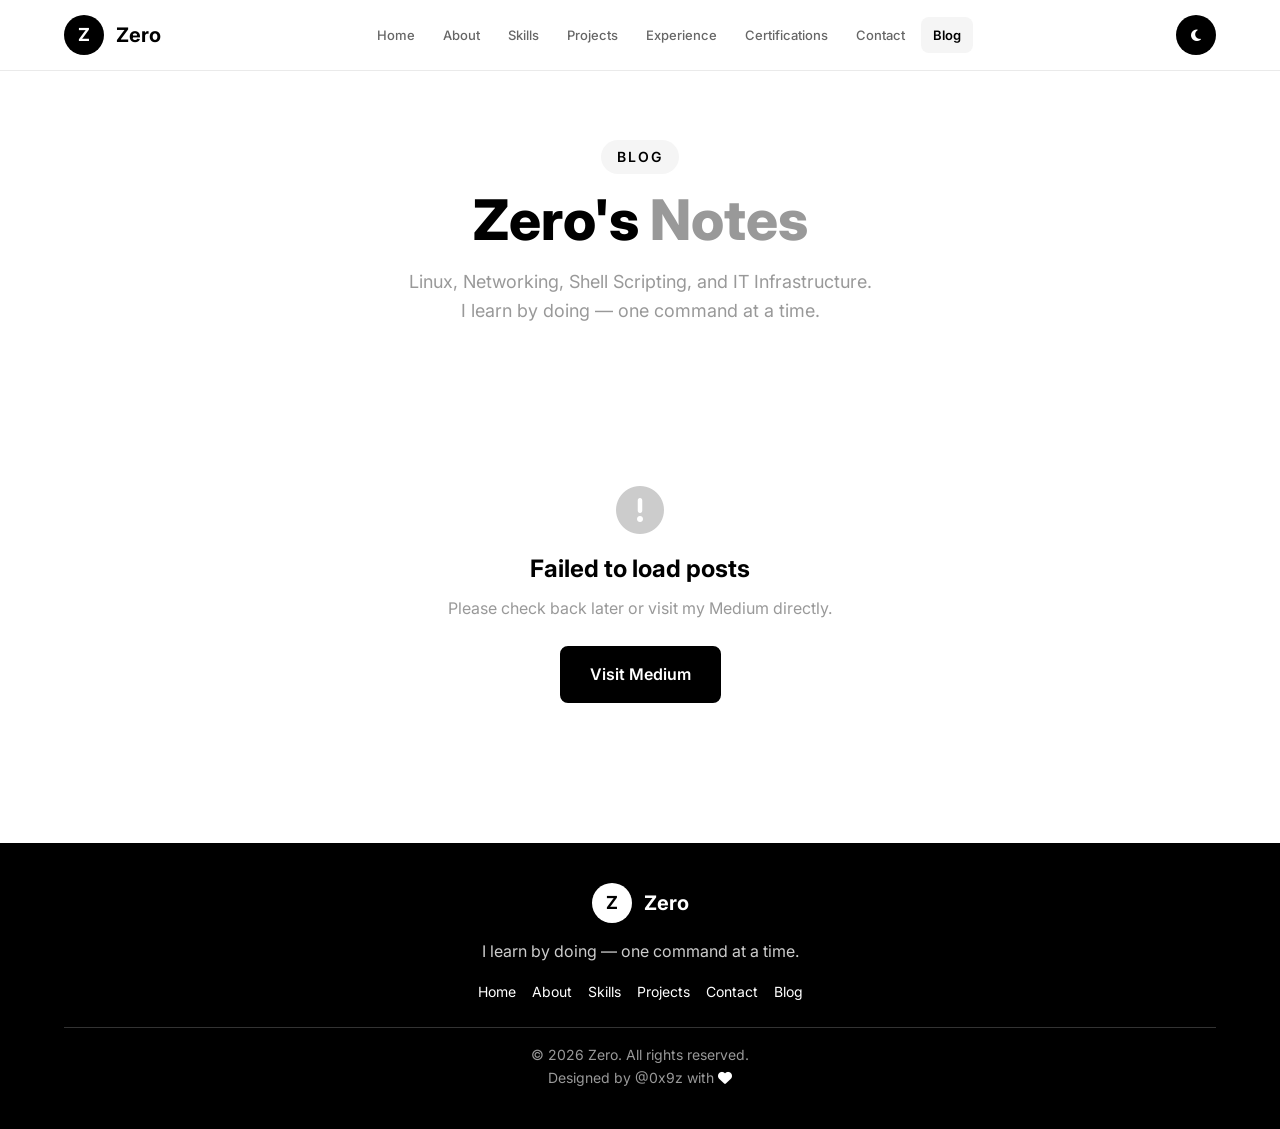
==== commit 80048ac1: "Update index.html" ====
--- a/index.html
+++ b/index.html
@@ -39,6 +39,9 @@
     <link rel="preload" href="https://fonts.googleapis.com/css2?family=Inter:wght@400;500;600;700;800&display=swap" as="style">
     <link rel="stylesheet" href="https://fonts.googleapis.com/css2?family=Inter:wght@400;500;600;700;800&display=swap">
     <link rel="stylesheet" href="https://cdnjs.cloudflare.com/ajax/libs/font-awesome/6.4.0/css/all.min.css">
+
+    <!-- PWA Manifest -->
+    <link rel="manifest" href="manifest.json">
     
     <!-- Favicon -->
     <link rel="icon" type="image/svg+xml" href="../favicon.svg">
--- a/blog.css
+++ b/blog.css
@@ -270,6 +270,16 @@
     object-fit: cover;
 }
 
+.blog-card-thumbnail .no-image {
+    width: 100%;
+    height: 100%;
+    display: flex;
+    align-items: center;
+    justify-content: center;
+    font-size: 48px;
+    color: var(--black);
+}
+
 .blog-card-content {
     padding: 24px;
     flex: 1;
@@ -547,263 +557,3 @@
         font-size: 16px;
     }
 }
-
-/* ============================================
-   BLOG POST PAGE STYLES
-   ============================================ */
-
-/* Post container */
-.post {
-    max-width: 800px;
-    margin: 0 auto;
-    padding: 40px 24px;
-    background: var(--white);
-}
-
-/* Post header */
-.post-header {
-    margin-bottom: 40px;
-    border-bottom: 2px solid var(--black);
-    padding-bottom: 24px;
-}
-
-.post-header h1 {
-    font-size: 40px;
-    font-weight: 800;
-    color: var(--black);
-    line-height: 1.2;
-    margin-bottom: 16px;
-}
-
-.post-meta {
-    display: flex;
-    gap: 16px;
-    align-items: center;
-    font-size: 14px;
-    color: var(--gray-400);
-}
-
-.post-meta .date {
-    display: flex;
-    align-items: center;
-    gap: 6px;
-}
-
-.post-meta .author {
-    display: flex;
-    align-items: center;
-    gap: 6px;
-    font-weight: 600;
-    color: var(--black);
-}
-
-/* Post content */
-.post-content {
-    font-size: 18px;
-    line-height: 1.8;
-    color: var(--gray-600);
-}
-
-.post-content p {
-    margin-bottom: 20px;
-}
-
-.post-content h1,
-.post-content h2,
-.post-content h3 {
-    font-weight: 700;
-    color: var(--black);
-    margin-top: 40px;
-    margin-bottom: 16px;
-    line-height: 1.3;
-}
-
-.post-content h1 {
-    font-size: 32px;
-}
-
-.post-content h2 {
-    font-size: 26px;
-    border-left: 4px solid var(--black);
-    padding-left: 16px;
-}
-
-.post-content h3 {
-    font-size: 22px;
-}
-
-/* Code blocks */
-.post-content pre {
-    background: var(--gray-100);
-    border: 1px solid var(--gray-200);
-    border-radius: 8px;
-    padding: 20px;
-    overflow-x: auto;
-    margin: 20px 0;
-    font-family: 'Courier New', monospace;
-    font-size: 14px;
-    line-height: 1.5;
-    color: var(--black);
-}
-
-.post-content code {
-    background: var(--gray-100);
-    padding: 2px 6px;
-    border-radius: 4px;
-    font-family: 'Courier New', monospace;
-    font-size: 15px;
-    color: var(--black);
-}
-
-.post-content pre code {
-    background: transparent;
-    padding: 0;
-}
-
-/* Inline code */
-.post-content p code {
-    background: var(--gray-100);
-    padding: 2px 8px;
-    border-radius: 4px;
-    font-size: 15px;
-}
-
-/* Lists */
-.post-content ul,
-.post-content ol {
-    margin: 16px 0 20px 24px;
-}
-
-.post-content ul li {
-    list-style-type: disc;
-    margin-bottom: 8px;
-}
-
-.post-content ol li {
-    list-style-type: decimal;
-    margin-bottom: 8px;
-}
-
-/* Blockquotes */
-.post-content blockquote {
-    border-left: 4px solid var(--black);
-    background: var(--gray-100);
-    padding: 16px 20px;
-    margin: 20px 0;
-    border-radius: 0 8px 8px 0;
-    font-style: italic;
-    color: var(--gray-600);
-}
-
-/* Links */
-.post-content a {
-    color: var(--black);
-    text-decoration: underline;
-    font-weight: 600;
-    transition: var(--transition);
-}
-
-.post-content a:hover {
-    color: var(--gray-500);
-}
-
-/* Images */
-.post-content img {
-    max-width: 100%;
-    border-radius: 8px;
-    margin: 20px 0;
-}
-
-/* Tables */
-.post-content table {
-    width: 100%;
-    border-collapse: collapse;
-    margin: 20px 0;
-}
-
-.post-content th {
-    background: var(--black);
-    color: var(--white);
-    padding: 12px;
-    text-align: left;
-    font-weight: 600;
-}
-
-.post-content td {
-    border: 1px solid var(--gray-200);
-    padding: 12px;
-}
-
-/* Post footer */
-.post-footer {
-    margin-top: 40px;
-    padding-top: 24px;
-    border-top: 1px solid var(--gray-200);
-    display: flex;
-    justify-content: space-between;
-    align-items: center;
-}
-
-.post-footer a {
-    color: var(--black);
-    text-decoration: none;
-    font-weight: 600;
-    transition: var(--transition);
-}
-
-.post-footer a:hover {
-    color: var(--gray-500);
-}
-
-/* Back to blog link */
-.back-link {
-    display: inline-block;
-    margin: 20px 0;
-    color: var(--black);
-    text-decoration: none;
-    font-weight: 600;
-    font-size: 16px;
-    transition: var(--transition);
-}
-
-.back-link:hover {
-    color: var(--gray-500);
-}
-
-/* Site header for posts */
-.site-header {
-    padding: 100px 24px 0;
-    max-width: 800px;
-    margin: 0 auto;
-}
-
-/* Responsive post */
-@media (max-width: 768px) {
-    .post {
-        padding: 20px 16px;
-    }
-    
-    .post-header h1 {
-        font-size: 28px;
-    }
-    
-    .post-content {
-        font-size: 16px;
-    }
-    
-    .post-content h2 {
-        font-size: 22px;
-    }
-}
-
-/* Dark mode for posts */
-[data-theme="dark"] .post-content code {
-    background: var(--gray-200);
-    color: var(--white);
-}
-
-[data-theme="dark"] .post-content pre {
-    background: var(--gray-200);
-    border-color: var(--gray-300);
-    color: var(--white);
-}
